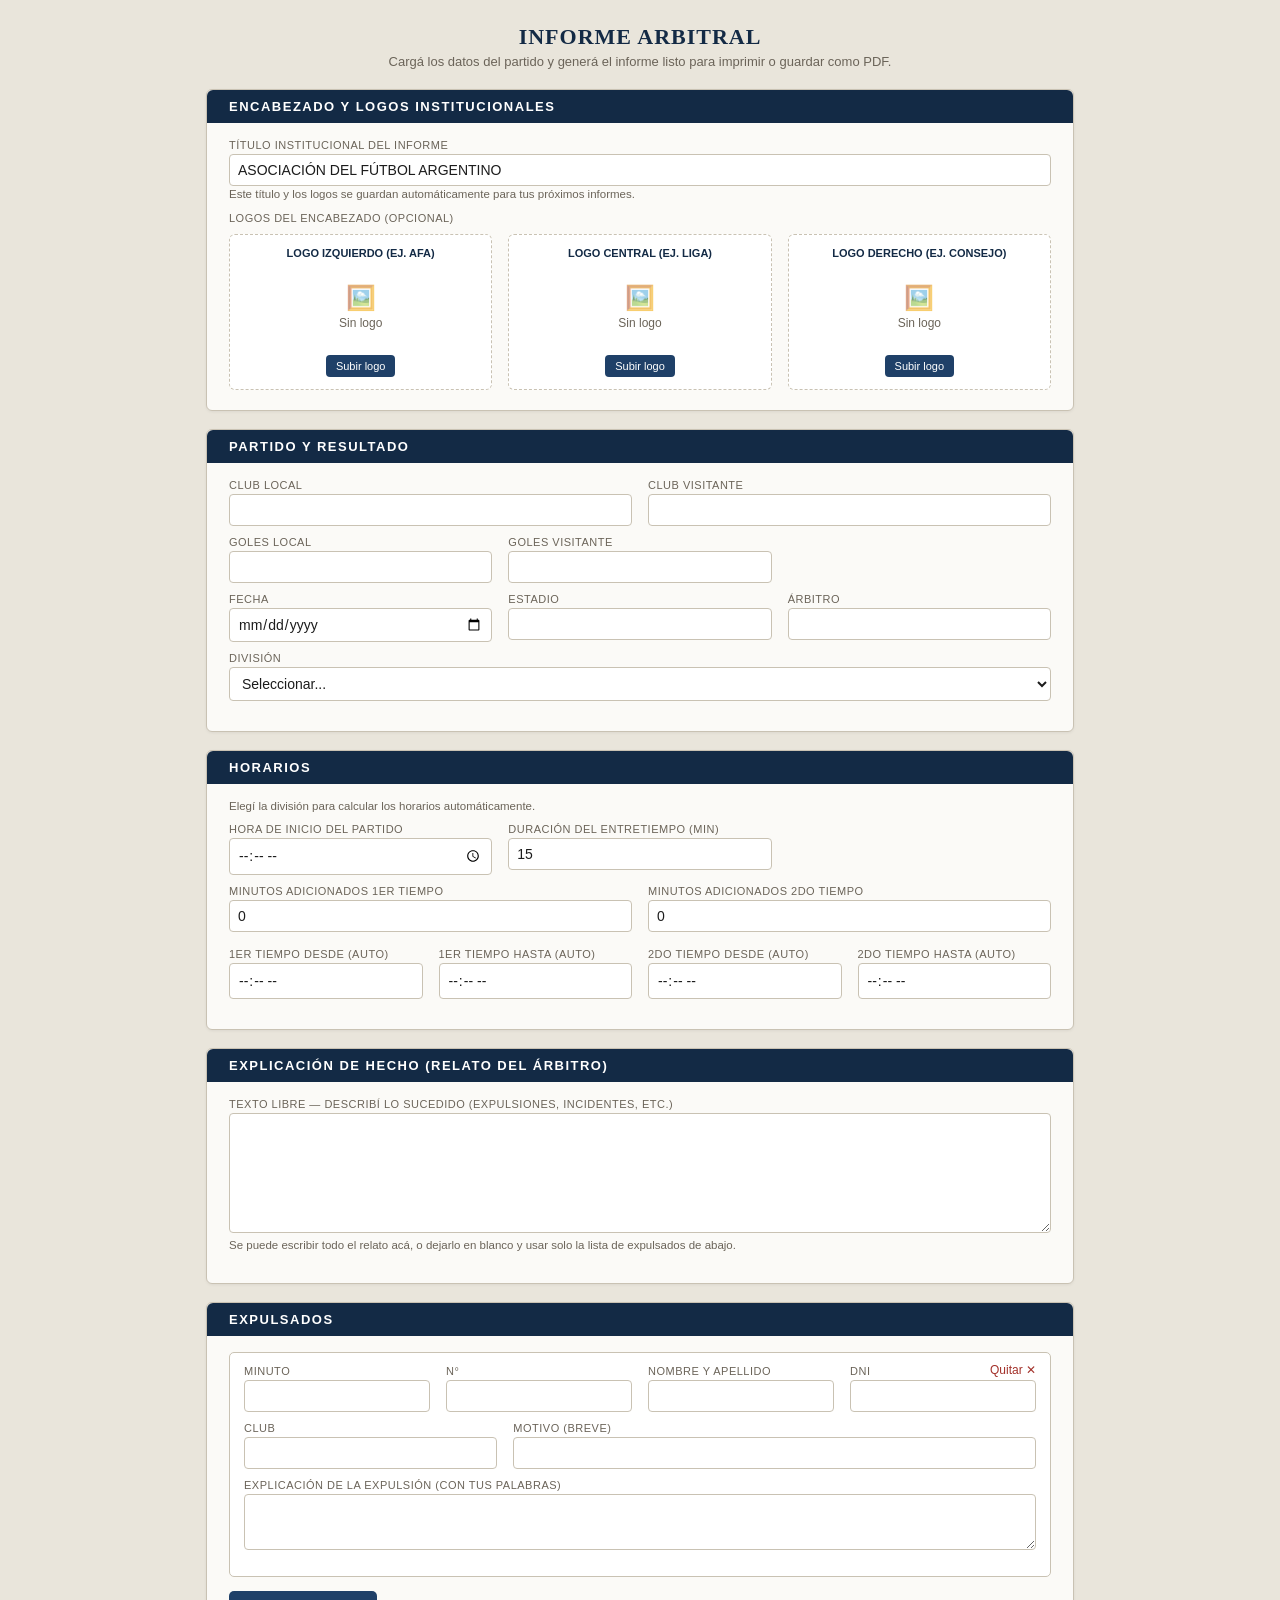
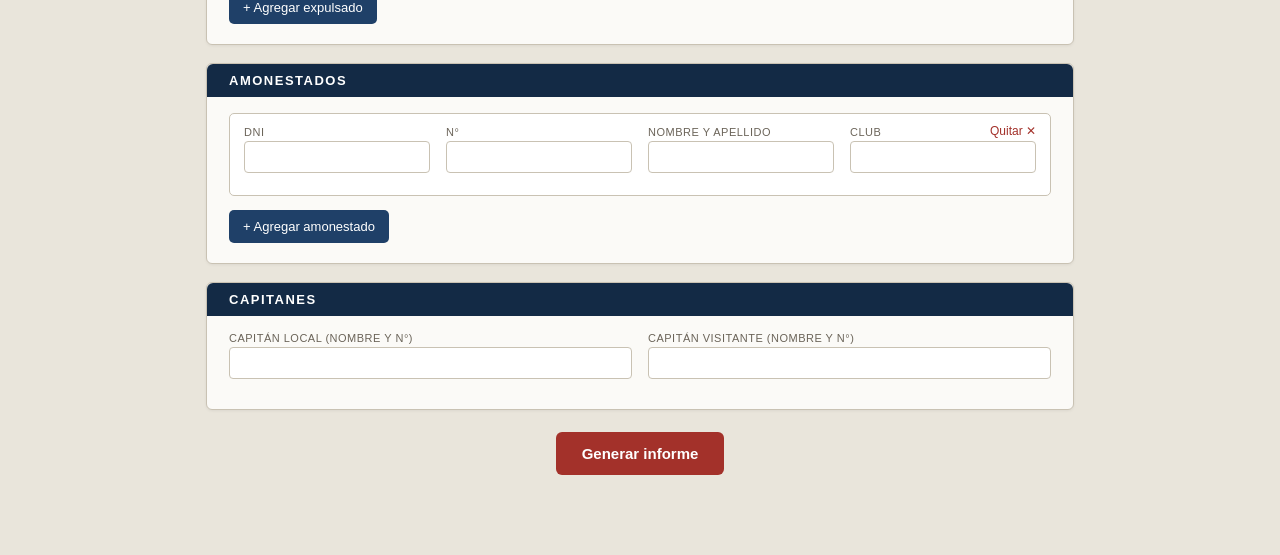
==== index.html @ c719df31 "Add initial implementation of the report generation application with header customization and incide" ====
<!DOCTYPE html>
<html lang="es">
<head>
  <meta charset="UTF-8">
  <meta name="viewport" content="width=device-width, initial-scale=1.0">
  <title>Informe Arbitral Reglamentario</title>
  <link rel="stylesheet" href="styles.css">
</head>
<body>
  <div class="app">

    <header class="top">
      <h1>Informe Arbitral</h1>
      <p>Cargá los datos del partido y generá el informe listo para imprimir o guardar como PDF.</p>
    </header>

    <div id="formView">

      <!-- Personalización del Encabezado y Logos -->
      <div class="card">
        <h2>Encabezado y Logos Institucionales</h2>
        <div class="field">
          <label for="headerTitle">Título institucional del informe</label>
          <input
            id="headerTitle"
            type="text"
            value="ASOCIACIÓN DEL FÚTBOL ARGENTINO"
          />
          <p class="hint">Este título y los logos se guardan automáticamente para tus próximos informes.</p>
        </div>

        <label>Logos del encabezado (opcional)</label>
        <div class="logo-uploaders-grid">
          <!-- Logo Izquierdo -->
          <div class="logo-slot" id="logoLeftSlot">
            <div class="logo-slot-title">Logo Izquierdo (Ej. AFA)</div>
            <div class="logo-preview-container" id="logoLeftPreview">
              <div class="logo-empty-placeholder">
                <span class="icon">🖼️</span>
                <span>Sin logo</span>
              </div>
            </div>
            <div class="file-input-wrapper" id="logoLeftUploadWrapper">
              <span class="btn-upload-logo">Subir logo</span>
              <input
                type="file"
                id="logoLeftInput"
                accept="image/*"
                onchange="handleLogoUpload('logoLeft', this)"
              />
            </div>
            <button
              type="button"
              class="btn-remove-logo"
              id="logoLeftRemoveBtn"
              style="display: none;"
              onclick="removeLogo('logoLeft')"
            >
              Quitar
            </button>
          </div>

          <!-- Logo Central -->
          <div class="logo-slot" id="logoCenterSlot">
            <div class="logo-slot-title">Logo Central (Ej. Liga)</div>
            <div class="logo-preview-container" id="logoCenterPreview">
              <div class="logo-empty-placeholder">
                <span class="icon">🖼️</span>
                <span>Sin logo</span>
              </div>
            </div>
            <div class="file-input-wrapper" id="logoCenterUploadWrapper">
              <span class="btn-upload-logo">Subir logo</span>
              <input
                type="file"
                id="logoCenterInput"
                accept="image/*"
                onchange="handleLogoUpload('logoCenter', this)"
              />
            </div>
            <button
              type="button"
              class="btn-remove-logo"
              id="logoCenterRemoveBtn"
              style="display: none;"
              onclick="removeLogo('logoCenter')"
            >
              Quitar
            </button>
          </div>

          <!-- Logo Derecho -->
          <div class="logo-slot" id="logoRightSlot">
            <div class="logo-slot-title">Logo Derecho (Ej. Consejo)</div>
            <div class="logo-preview-container" id="logoRightPreview">
              <div class="logo-empty-placeholder">
                <span class="icon">🖼️</span>
                <span>Sin logo</span>
              </div>
            </div>
            <div class="file-input-wrapper" id="logoRightUploadWrapper">
              <span class="btn-upload-logo">Subir logo</span>
              <input
                type="file"
                id="logoRightInput"
                accept="image/*"
                onchange="handleLogoUpload('logoRight', this)"
              />
            </div>
            <button
              type="button"
              class="btn-remove-logo"
              id="logoRightRemoveBtn"
              style="display: none;"
              onclick="removeLogo('logoRight')"
            >
              Quitar
            </button>
          </div>
        </div>
      </div>

      <!-- Partido y Resultado -->
      <div class="card">
        <h2>Partido y resultado</h2>
        <div class="grid">
          <div class="field">
            <label for="clubLocal">Club local</label>
            <input id="clubLocal" />
          </div>
          <div class="field">
            <label for="clubVisitante">Club visitante</label>
            <input id="clubVisitante" />
          </div>
        </div>
        <div class="grid cols3">
          <div class="field">
            <label for="golesLocal">Goles local</label>
            <input id="golesLocal" type="number" min="0" />
          </div>
          <div class="field">
            <label for="golesVisitante">Goles visitante</label>
            <input id="golesVisitante" type="number" min="0" />
          </div>
          <div></div>
        </div>
        <div class="grid cols3">
          <div class="field">
            <label for="fecha">Fecha</label>
            <input id="fecha" type="date" />
          </div>
          <div class="field">
            <label for="estadio">Estadio</label>
            <input id="estadio" />
          </div>
          <div class="field">
            <label for="arbitro">Árbitro</label>
            <input id="arbitro" />
          </div>
        </div>
        <div class="field">
          <label for="division">División</label>
          <select id="division" onchange="recalcularHorarios()">
            <option value="">Seleccionar...</option>
            <option value="Primera Division" data-min="45">Primera División (45 + 45 min)</option>
            <option value="Sub-21" data-min="40">Sub-21 (40 + 40 min)</option>
          </select>
        </div>
      </div>

      <!-- Horarios -->
      <div class="card">
        <h2>Horarios</h2>
        <p class="hint" id="duracionHint">Elegí la división para calcular los horarios automáticamente.</p>
        <div class="grid cols3">
          <div class="field">
            <label for="horaInicio">Hora de inicio del partido</label>
            <input id="horaInicio" type="time" onchange="recalcularHorarios()" />
          </div>
          <div class="field">
            <label for="descanso">Duración del entretiempo (min)</label>
            <input id="descanso" type="number" min="0" value="15" onchange="recalcularHorarios()" />
          </div>
          <div></div>
        </div>
        <div class="grid">
          <div class="field">
            <label for="adic1">Minutos adicionados 1er tiempo</label>
            <input id="adic1" type="number" min="0" value="0" onchange="recalcularHorarios()" />
          </div>
          <div class="field">
            <label for="adic2">Minutos adicionados 2do tiempo</label>
            <input id="adic2" type="number" min="0" value="0" onchange="recalcularHorarios()" />
          </div>
        </div>
        <div class="grid cols4" style="margin-top: 6px">
          <div class="field">
            <label>1er tiempo desde (auto)</label>
            <input id="t1desde" type="time" readonly />
          </div>
          <div class="field">
            <label>1er tiempo hasta (auto)</label>
            <input id="t1hasta" type="time" readonly />
          </div>
          <div class="field">
            <label>2do tiempo desde (auto)</label>
            <input id="t2desde" type="time" readonly />
          </div>
          <div class="field">
            <label>2do tiempo hasta (auto)</label>
            <input id="t2hasta" type="time" readonly />
          </div>
        </div>
      </div>

      <!-- Explicación de Hecho -->
      <div class="card">
        <h2>Explicación de hecho (relato del árbitro)</h2>
        <div class="field">
          <label for="relato">Texto libre — describí lo sucedido (expulsiones, incidentes, etc.)</label>
          <textarea
            id="relato"
            style="min-height: 120px"
          ></textarea>
          <p class="hint">Se puede escribir todo el relato acá, o dejarlo en blanco y usar solo la lista de expulsados de abajo.</p>
        </div>
      </div>

      <!-- Expulsados -->
      <div class="card">
        <h2>Expulsados</h2>
        <div id="expulsadosList"></div>
        <button type="button" class="add-btn" onclick="addExpulsado()">+ Agregar expulsado</button>
      </div>

      <!-- Amonestados -->
      <div class="card">
        <h2>Amonestados</h2>
        <div id="amonestadosList"></div>
        <button type="button" class="add-btn" onclick="addAmonestado()">+ Agregar amonestado</button>
      </div>

      <!-- Capitanes -->
      <div class="card">
        <h2>Capitanes</h2>
        <div class="grid">
          <div class="field">
            <label for="capLocal">Capitán local (nombre y N°)</label>
            <input id="capLocal" />
          </div>
          <div class="field">
            <label for="capVisitante">Capitán visitante (nombre y N°)</label>
            <input id="capVisitante" />
          </div>
        </div>
      </div>

      <div class="actions">
        <button type="button" class="btn-primary" onclick="generarInforme()">Generar informe</button>
      </div>
    </div>

    <!-- Vista de Reporte Final -->
    <div id="reportView">
      <div class="print-toolbar">
        <button type="button" class="btn-secondary" onclick="volverAFormulario()">← Editar datos</button>
        <button type="button" class="btn-primary" onclick="window.print()">Imprimir / Guardar PDF</button>
      </div>
      <div class="report-page" id="reportContent"></div>
    </div>

  </div>

  <script src="app.js"></script>
</body>
</html>
---- styles.css ----
:root {
  --navy: #132a45;
  --navy-light: #1f4068;
  --paper: #fbfaf7;
  --line: #c9c2b3;
  --accent: #a3312a;
  --ink: #1c1c1c;
  --muted: #6b6459;
}

* {
  box-sizing: border-box;
}

body {
  margin: 0;
  font-family: 'Georgia', 'Times New Roman', serif;
  background: #e9e5db;
  color: var(--ink);
}

.app {
  max-width: 900px;
  margin: 0 auto;
  padding: 24px 16px 80px;
}

header.top {
  text-align: center;
  margin-bottom: 20px;
}

header.top h1 {
  font-size: 22px;
  letter-spacing: 1px;
  color: var(--navy);
  margin: 0 0 4px;
  text-transform: uppercase;
}

header.top p {
  margin: 0;
  color: var(--muted);
  font-size: 13px;
  font-family: Arial, sans-serif;
}

.card {
  background: var(--paper);
  border: 1px solid var(--line);
  border-radius: 6px;
  padding: 20px 22px;
  margin-bottom: 18px;
  box-shadow: 0 1px 3px rgba(0, 0, 0, 0.06);
}

.card h2 {
  font-family: Arial, sans-serif;
  font-size: 13px;
  letter-spacing: 1.5px;
  text-transform: uppercase;
  color: #fff;
  background: var(--navy);
  margin: -20px -22px 16px;
  padding: 9px 22px;
  border-radius: 6px 6px 0 0;
}

.grid {
  display: grid;
  grid-template-columns: 1fr 1fr;
  gap: 12px 16px;
}

.grid.cols3 {
  grid-template-columns: 1fr 1fr 1fr;
}

.grid.cols4 {
  grid-template-columns: 1fr 1fr 1fr 1fr;
}

@media (max-width: 640px) {
  .grid,
  .grid.cols3,
  .grid.cols4 {
    grid-template-columns: 1fr;
  }
}

label {
  font-family: Arial, sans-serif;
  font-size: 11px;
  color: var(--muted);
  text-transform: uppercase;
  letter-spacing: 0.5px;
  display: block;
  margin-bottom: 3px;
}

input,
select,
textarea {
  width: 100%;
  font-family: Arial, sans-serif;
  font-size: 14px;
  padding: 7px 8px;
  border: 1px solid var(--line);
  border-radius: 4px;
  background: #fff;
  color: var(--ink);
}

textarea {
  resize: vertical;
  min-height: 56px;
}

.field {
  margin-bottom: 10px;
}

.row-item {
  border: 1px solid var(--line);
  border-radius: 5px;
  padding: 12px 14px;
  margin-bottom: 10px;
  background: #fff;
  position: relative;
}

.row-item .del {
  position: absolute;
  top: 8px;
  right: 8px;
  background: none;
  border: none;
  color: var(--accent);
  font-family: Arial, sans-serif;
  font-size: 12px;
  cursor: pointer;
  width: auto;
  padding: 2px 6px;
}

.add-btn {
  font-family: Arial, sans-serif;
  background: var(--navy-light);
  color: #fff;
  border: none;
  padding: 9px 14px;
  border-radius: 5px;
  font-size: 13px;
  cursor: pointer;
  margin-top: 4px;
}

.add-btn:hover {
  background: var(--navy);
}

.actions {
  display: flex;
  gap: 10px;
  justify-content: center;
  margin-top: 22px;
  flex-wrap: wrap;
}

.btn-primary {
  font-family: Arial, sans-serif;
  background: var(--accent);
  color: #fff;
  border: none;
  padding: 13px 26px;
  border-radius: 6px;
  font-size: 15px;
  font-weight: bold;
  cursor: pointer;
  transition: opacity 0.2s;
}

.btn-primary:hover {
  opacity: 0.9;
}

.btn-secondary {
  font-family: Arial, sans-serif;
  background: #fff;
  color: var(--navy);
  border: 1px solid var(--navy);
  padding: 13px 26px;
  border-radius: 6px;
  font-size: 15px;
  cursor: pointer;
  transition: background 0.2s;
}

.btn-secondary:hover {
  background: #f0f0f0;
}

.hint {
  font-family: Arial, sans-serif;
  font-size: 11.5px;
  color: var(--muted);
  margin-top: 2px;
}

/* ---- LOGO UPLOADERS ---- */
.logo-uploaders-grid {
  display: grid;
  grid-template-columns: 1fr 1fr 1fr;
  gap: 16px;
  margin-top: 10px;
}

@media (max-width: 640px) {
  .logo-uploaders-grid {
    grid-template-columns: 1fr;
  }
}

.logo-slot {
  background: #fff;
  border: 1px dashed var(--line);
  border-radius: 6px;
  padding: 12px;
  text-align: center;
  position: relative;
  display: flex;
  flex-direction: column;
  align-items: center;
  justify-content: center;
  min-height: 140px;
  transition: border-color 0.2s, background-color 0.2s;
}

.logo-slot:hover {
  border-color: var(--navy-light);
  background: #faf9f6;
}

.logo-slot-title {
  font-family: Arial, sans-serif;
  font-size: 11px;
  font-weight: bold;
  color: var(--navy);
  text-transform: uppercase;
  margin-bottom: 8px;
}

.logo-preview-container {
  width: 100%;
  height: 80px;
  display: flex;
  align-items: center;
  justify-content: center;
  margin-bottom: 8px;
}

.logo-preview-img {
  max-width: 100%;
  max-height: 80px;
  object-fit: contain;
  border-radius: 3px;
}

.logo-empty-placeholder {
  font-family: Arial, sans-serif;
  font-size: 12px;
  color: var(--muted);
  display: flex;
  flex-direction: column;
  align-items: center;
  gap: 4px;
}

.logo-empty-placeholder span.icon {
  font-size: 24px;
  opacity: 0.6;
}

.file-input-wrapper {
  position: relative;
  overflow: hidden;
  display: inline-block;
  cursor: pointer;
}

.file-input-wrapper input[type="file"] {
  position: absolute;
  left: 0;
  top: 0;
  opacity: 0;
  width: 100%;
  height: 100%;
  cursor: pointer;
}

.btn-upload-logo {
  font-family: Arial, sans-serif;
  font-size: 11px;
  padding: 5px 10px;
  background: var(--navy-light);
  color: #fff;
  border-radius: 4px;
  cursor: pointer;
  display: inline-block;
  pointer-events: none;
}

.btn-remove-logo {
  font-family: Arial, sans-serif;
  font-size: 11px;
  background: #fff;
  color: var(--accent);
  border: 1px solid var(--accent);
  padding: 3px 8px;
  border-radius: 4px;
  cursor: pointer;
  margin-top: 4px;
}

.btn-remove-logo:hover {
  background: var(--accent);
  color: #fff;
}

/* ---- REPORT VIEW ---- */
#reportView {
  display: none;
}

.report-page {
  background: #fff;
  border: 1px solid var(--line);
  padding: 40px 46px;
  font-family: Arial, sans-serif;
  color: #111;
  line-height: 1.5;
  -webkit-print-color-adjust: exact;
  print-color-adjust: exact;
}

.report-header {
  margin-bottom: 20px;
  text-align: center;
}

.report-header-logos {
  display: flex;
  justify-content: space-between;
  align-items: center;
  margin-bottom: 14px;
  padding: 0 10px;
  min-height: 75px;
}

.report-header-logos.single {
  justify-content: center;
}

.report-header-logos.double {
  justify-content: space-around;
}

.report-header-logos img {
  height: 75px;
  max-height: 75px;
  width: auto;
  object-fit: contain;
}

.report-header-title {
  font-size: 16px;
  font-weight: bold;
  letter-spacing: 0.5px;
  text-transform: uppercase;
  color: #000;
  margin: 0;
}

.report-page h1 {
  text-align: center;
  font-size: 16px;
  letter-spacing: 0.5px;
  margin: 16px 0 18px;
  text-transform: uppercase;
}

.box {
  border: 1px solid #000;
  padding: 10px 14px;
  margin-bottom: 16px;
  font-size: 13px;
}

.box .title {
  text-align: center;
  font-weight: bold;
  border-bottom: 1px solid #000;
  padding-bottom: 6px;
  margin-bottom: 8px;
}

.box p {
  margin: 5px 0;
}

.report-page h3 {
  text-align: center;
  font-size: 13px;
  margin: 22px 0 10px;
}

.report-page p.body-text {
  font-size: 13px;
  text-transform: uppercase;
  text-decoration: underline;
  margin: 0 0 14px;
}

table.rep-table {
  width: 100%;
  border-collapse: collapse;
  margin-bottom: 18px;
  font-size: 13px;
}

table.rep-table th,
table.rep-table td {
  border: 1px solid #000;
  padding: 6px 10px;
  text-align: center;
}

table.rep-table th {
  background: #f0f0f0;
}

.cap-line {
  font-size: 13px;
  margin: 8px 0;
}

.sign-row {
  display: flex;
  justify-content: space-between;
  margin-top: 50px;
  font-size: 13px;
}

.print-toolbar {
  display: flex;
  gap: 10px;
  justify-content: center;
  margin-bottom: 18px;
}

@media print {
  body {
    background: #fff;
  }
  .app {
    max-width: 100%;
    padding: 0;
  }
  .print-toolbar,
  header.top {
    display: none !important;
  }
  #formView {
    display: none !important;
  }
  .report-page {
    border: none;
    padding: 0;
  }
}
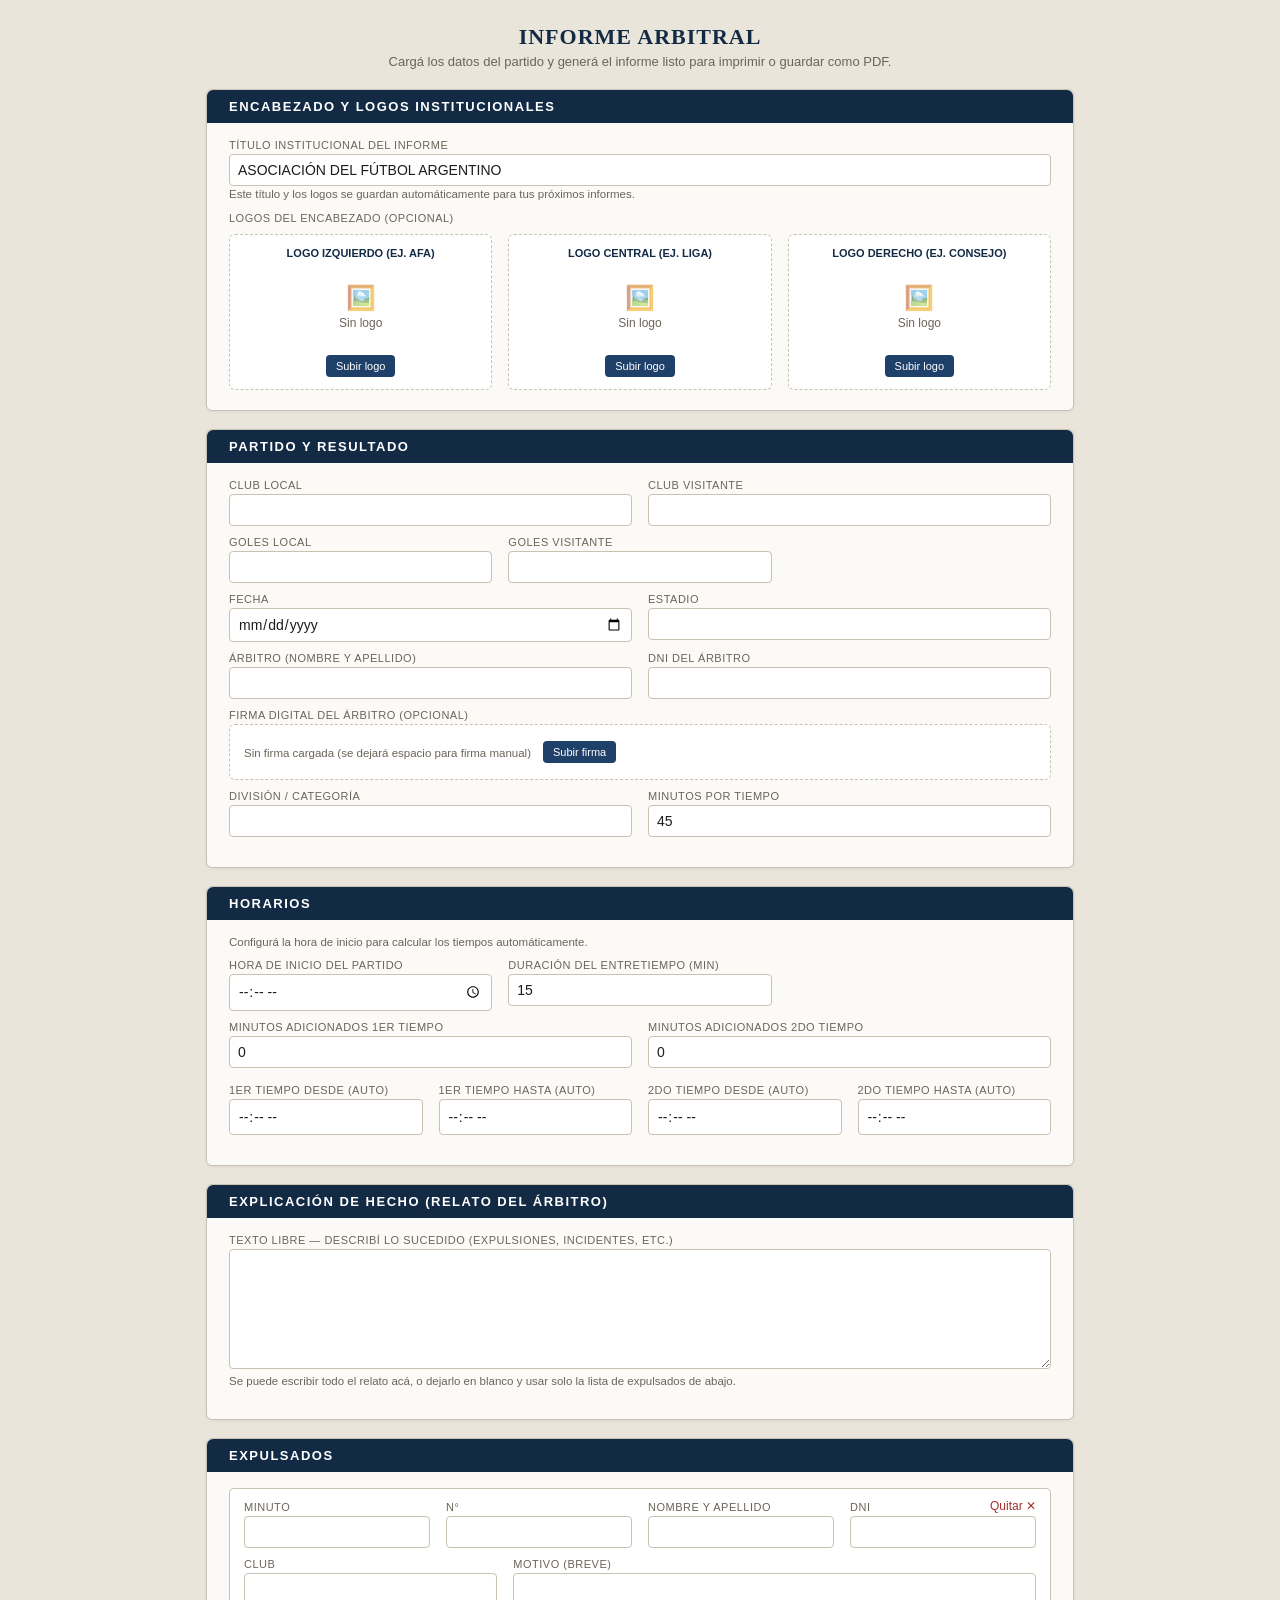
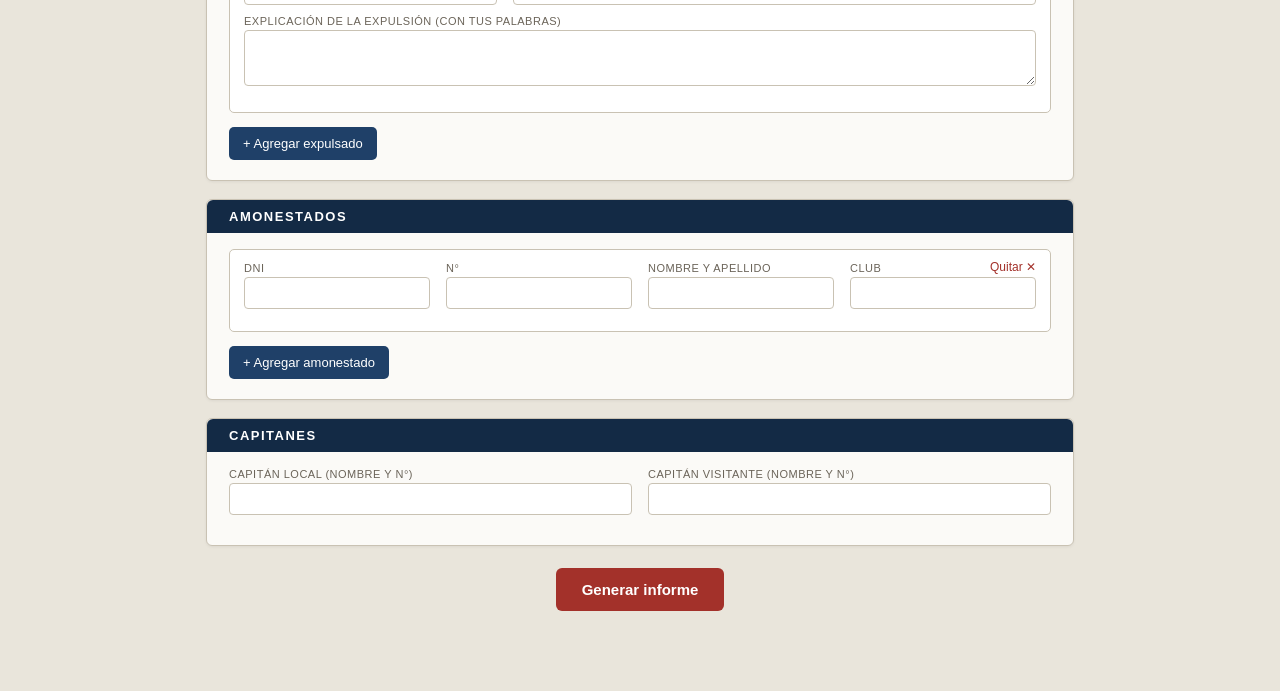
==== commit f7b26a66: "Add referee data management and signature upload functionality" ====
--- a/index.html
+++ b/index.html
@@ -4,6 +4,7 @@
   <meta charset="UTF-8">
   <meta name="viewport" content="width=device-width, initial-scale=1.0">
   <title>Informe Arbitral Reglamentario</title>
+  <link rel="icon" type="image/svg+xml" href="favicon.svg">
   <link rel="stylesheet" href="styles.css">
 </head>
 <body>
@@ -144,7 +145,7 @@
           </div>
           <div></div>
         </div>
-        <div class="grid cols3">
+        <div class="grid">
           <div class="field">
             <label for="fecha">Fecha</label>
             <input id="fecha" type="date" />
@@ -153,25 +154,80 @@
             <label for="estadio">Estadio</label>
             <input id="estadio" />
           </div>
-          <div class="field">
-            <label for="arbitro">Árbitro</label>
-            <input id="arbitro" />
+        </div>
+        <div class="grid">
+          <div class="field">
+            <label for="arbitro">Árbitro (Nombre y Apellido)</label>
+            <input id="arbitro" oninput="saveRefereeData()" />
+          </div>
+          <div class="field">
+            <label for="arbitroDni">DNI del árbitro</label>
+            <input id="arbitroDni" oninput="saveRefereeData()" />
           </div>
         </div>
         <div class="field">
-          <label for="division">División</label>
-          <select id="division" onchange="recalcularHorarios()">
-            <option value="">Seleccionar...</option>
-            <option value="Primera Division" data-min="45">Primera División (45 + 45 min)</option>
-            <option value="Sub-21" data-min="40">Sub-21 (40 + 40 min)</option>
-          </select>
+          <label>Firma digital del árbitro (opcional)</label>
+          <div class="signature-upload-wrapper">
+            <div class="signature-preview" id="signaturePreview">
+              <span class="hint">Sin firma cargada (se dejará espacio para firma manual)</span>
+            </div>
+            <div class="file-input-wrapper" id="signatureUploadBtnWrapper">
+              <span class="btn-upload-logo">Subir firma</span>
+              <input
+                type="file"
+                id="signatureInput"
+                accept="image/*"
+                onchange="handleSignatureUpload(this)"
+              />
+            </div>
+            <button
+              type="button"
+              class="btn-remove-logo"
+              id="signatureRemoveBtn"
+              style="display: none;"
+              onclick="removeSignature()"
+            >
+              Quitar firma
+            </button>
+          </div>
+        </div>
+        <div class="grid">
+          <div class="field">
+            <label for="division">División / Categoría</label>
+            <input
+              id="division"
+              list="divisionesSugeridas"
+              oninput="onDivisionChange()"
+            />
+            <datalist id="divisionesSugeridas">
+              <option value="Primera División">
+              <option value="Reserva">
+              <option value="Sub-21">
+              <option value="Sub-17">
+              <option value="Sub-15">
+              <option value="Femenino">
+              <option value="Senior / Veteranos">
+            </datalist>
+          </div>
+          <div class="field">
+            <label for="duracionTiempo">Minutos por tiempo</label>
+            <input
+              id="duracionTiempo"
+              type="number"
+              min="1"
+              max="90"
+              value="45"
+              oninput="recalcularHorarios()"
+              onchange="recalcularHorarios()"
+            />
+          </div>
         </div>
       </div>
 
       <!-- Horarios -->
       <div class="card">
         <h2>Horarios</h2>
-        <p class="hint" id="duracionHint">Elegí la división para calcular los horarios automáticamente.</p>
+        <p class="hint" id="duracionHint">Configurá la hora de inicio para calcular los tiempos automáticamente.</p>
         <div class="grid cols3">
           <div class="field">
             <label for="horaInicio">Hora de inicio del partido</label>
@@ -264,7 +320,7 @@
     <div id="reportView">
       <div class="print-toolbar">
         <button type="button" class="btn-secondary" onclick="volverAFormulario()">← Editar datos</button>
-        <button type="button" class="btn-primary" onclick="window.print()">Imprimir / Guardar PDF</button>
+        <button type="button" class="btn-primary" onclick="imprimirInforme()">Imprimir / Guardar PDF</button>
       </div>
       <div class="report-page" id="reportContent"></div>
     </div>
--- a/styles.css
+++ b/styles.css
@@ -444,10 +444,59 @@
   margin: 8px 0;
 }
 
+/* ---- SIGNATURE UPLOAD & DISPLAY ---- */
+.signature-upload-wrapper {
+  display: flex;
+  align-items: center;
+  gap: 12px;
+  background: #fff;
+  border: 1px dashed var(--line);
+  border-radius: 6px;
+  padding: 10px 14px;
+  flex-wrap: wrap;
+  min-height: 56px;
+}
+
+.signature-preview {
+  display: flex;
+  align-items: center;
+}
+
+.signature-preview-img {
+  max-height: 48px;
+  max-width: 140px;
+  object-fit: contain;
+  border-radius: 3px;
+}
+
 .sign-row {
   display: flex;
   justify-content: space-between;
-  margin-top: 50px;
+  align-items: flex-end;
+  margin-top: 40px;
+  font-size: 13px;
+}
+
+.sign-col {
+  text-align: center;
+  min-width: 220px;
+}
+
+.sign-img {
+  max-height: 60px;
+  max-width: 180px;
+  object-fit: contain;
+  display: block;
+  margin: 0 auto 4px;
+}
+
+.sign-placeholder-space {
+  height: 40px;
+}
+
+.sign-line {
+  border-top: 1px solid #000;
+  padding-top: 5px;
   font-size: 13px;
 }
 
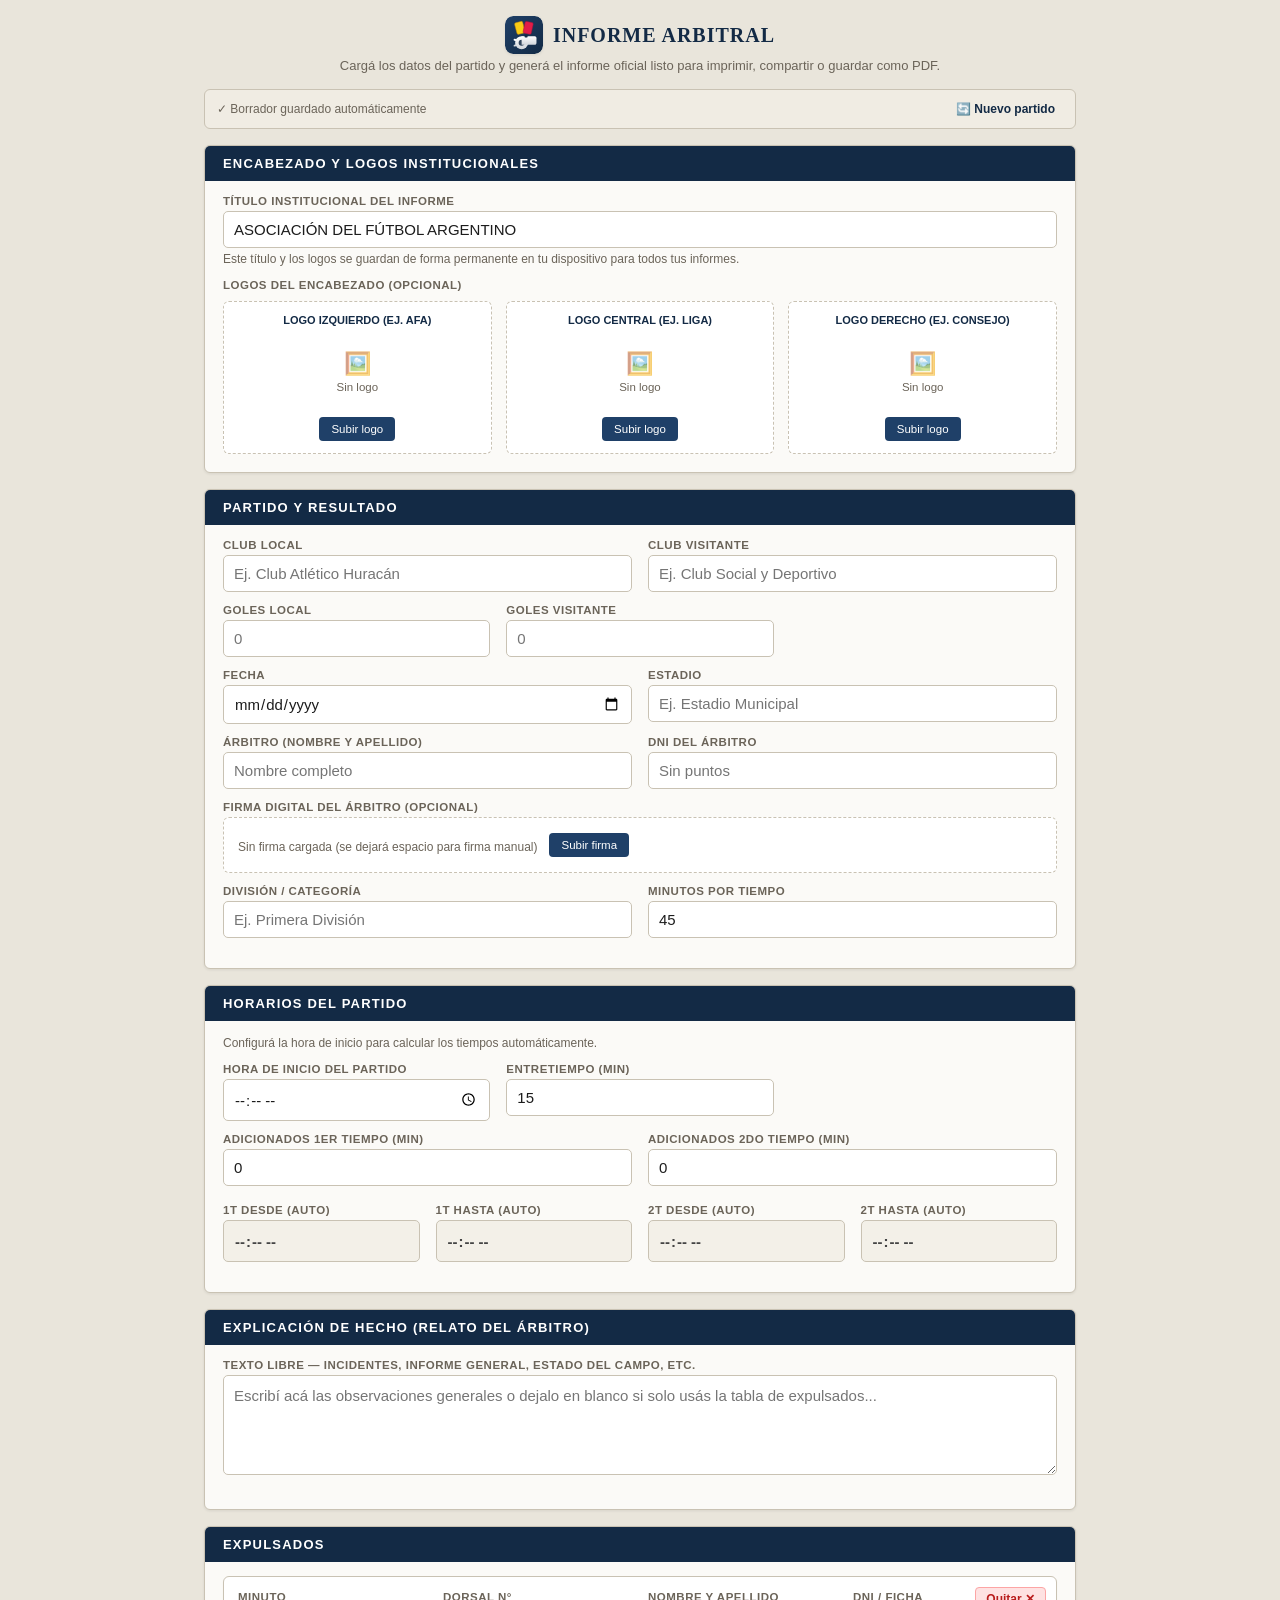
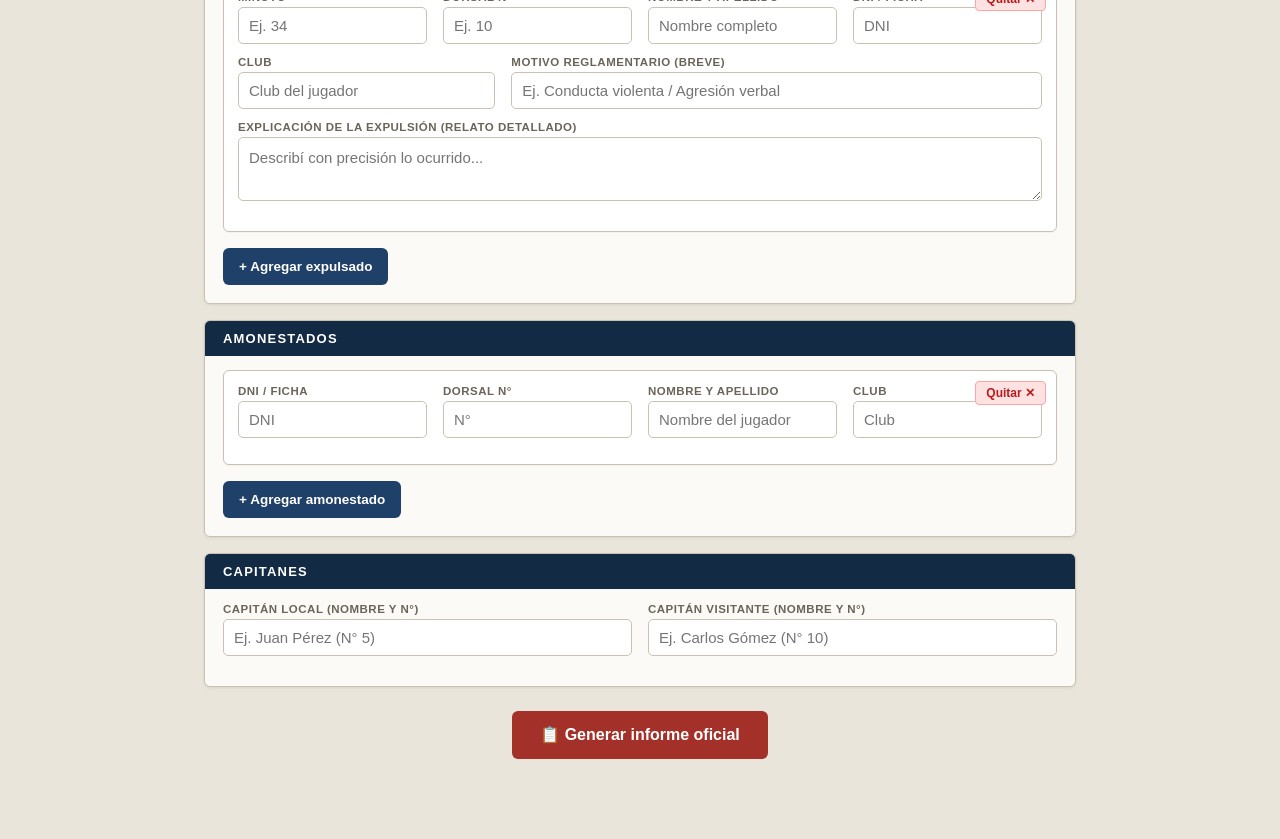
==== commit 2d045f50: "Add PWA support with service worker, manifest, and icons - Created a web app manifest (manifest.webm" ====
--- a/index.html
+++ b/index.html
@@ -1,332 +1,523 @@
-<!DOCTYPE html>
+<!doctype html>
 <html lang="es">
-<head>
-  <meta charset="UTF-8">
-  <meta name="viewport" content="width=device-width, initial-scale=1.0">
-  <title>Informe Arbitral Reglamentario</title>
-  <link rel="icon" type="image/svg+xml" href="favicon.svg">
-  <link rel="stylesheet" href="styles.css">
-</head>
-<body>
-  <div class="app">
-
-    <header class="top">
-      <h1>Informe Arbitral</h1>
-      <p>Cargá los datos del partido y generá el informe listo para imprimir o guardar como PDF.</p>
-    </header>
-
-    <div id="formView">
-
-      <!-- Personalización del Encabezado y Logos -->
-      <div class="card">
-        <h2>Encabezado y Logos Institucionales</h2>
-        <div class="field">
-          <label for="headerTitle">Título institucional del informe</label>
-          <input
-            id="headerTitle"
-            type="text"
-            value="ASOCIACIÓN DEL FÚTBOL ARGENTINO"
-          />
-          <p class="hint">Este título y los logos se guardan automáticamente para tus próximos informes.</p>
-        </div>
-
-        <label>Logos del encabezado (opcional)</label>
-        <div class="logo-uploaders-grid">
-          <!-- Logo Izquierdo -->
-          <div class="logo-slot" id="logoLeftSlot">
-            <div class="logo-slot-title">Logo Izquierdo (Ej. AFA)</div>
-            <div class="logo-preview-container" id="logoLeftPreview">
-              <div class="logo-empty-placeholder">
-                <span class="icon">🖼️</span>
-                <span>Sin logo</span>
-              </div>
-            </div>
-            <div class="file-input-wrapper" id="logoLeftUploadWrapper">
-              <span class="btn-upload-logo">Subir logo</span>
-              <input
-                type="file"
-                id="logoLeftInput"
-                accept="image/*"
-                onchange="handleLogoUpload('logoLeft', this)"
-              />
-            </div>
-            <button
-              type="button"
-              class="btn-remove-logo"
-              id="logoLeftRemoveBtn"
-              style="display: none;"
-              onclick="removeLogo('logoLeft')"
+  <head>
+    <meta charset="UTF-8" />
+    <meta
+      name="viewport"
+      content="width=device-width, initial-scale=1.0, maximum-scale=1.0, user-scalable=no, viewport-fit=cover"
+    />
+    <title>Informe Arbitral - Fútbol Oficial</title>
+
+    <!-- PWA & Mobile Meta Tags -->
+    <meta name="theme-color" content="#132a45" />
+    <meta name="mobile-web-app-capable" content="yes" />
+    <meta name="apple-mobile-web-app-capable" content="yes" />
+    <meta
+      name="apple-mobile-web-app-status-bar-style"
+      content="black-translucent"
+    />
+    <meta name="apple-mobile-web-app-title" content="Informe Árbitro" />
+    <meta
+      name="description"
+      content="Generador de informes arbitrales de fútbol reglamentarios, cálculo de tiempos y actas oficiales 100% offline."
+    />
+
+    <link rel="icon" type="image/svg+xml" href="favicon.svg" />
+    <link rel="apple-touch-icon" href="icons/apple-touch-icon.png" />
+    <link rel="manifest" href="manifest.webmanifest" />
+    <link rel="stylesheet" href="styles.css" />
+  </head>
+  <body>
+    <div class="app">
+      <!-- Header Superior -->
+      <header class="top">
+        <div class="header-brand">
+          <img src="favicon.svg" alt="Logo" class="app-logo-badge" />
+          <h1>Informe Arbitral</h1>
+        </div>
+        <p>
+          Cargá los datos del partido y generá el informe oficial listo para
+          imprimir, compartir o guardar como PDF.
+        </p>
+      </header>
+
+      <!-- Banner de Instalación PWA (Móviles / Tablets / PC) -->
+      <div class="install-banner" id="installBanner">
+        <div class="install-banner-text">
+          <span class="icon">📱</span>
+          <div>
+            <div class="install-banner-title">Instalar App en el Celular</div>
+            <span style="font-size: 12px; opacity: 0.9"
+              >Usala en la cancha sin conexión ni datos móviles.</span
             >
-              Quitar
-            </button>
-          </div>
-
-          <!-- Logo Central -->
-          <div class="logo-slot" id="logoCenterSlot">
-            <div class="logo-slot-title">Logo Central (Ej. Liga)</div>
-            <div class="logo-preview-container" id="logoCenterPreview">
-              <div class="logo-empty-placeholder">
-                <span class="icon">🖼️</span>
-                <span>Sin logo</span>
-              </div>
-            </div>
-            <div class="file-input-wrapper" id="logoCenterUploadWrapper">
-              <span class="btn-upload-logo">Subir logo</span>
-              <input
-                type="file"
-                id="logoCenterInput"
-                accept="image/*"
-                onchange="handleLogoUpload('logoCenter', this)"
-              />
-            </div>
-            <button
-              type="button"
-              class="btn-remove-logo"
-              id="logoCenterRemoveBtn"
-              style="display: none;"
-              onclick="removeLogo('logoCenter')"
+          </div>
+        </div>
+        <div class="install-banner-actions">
+          <button
+            type="button"
+            class="btn-install-app"
+            id="btnInstallApp"
+            onclick="triggerInstallPrompt()"
+          >
+            Instalar
+          </button>
+          <button
+            type="button"
+            class="btn-dismiss-install"
+            onclick="dismissInstallBanner()"
+            title="Cerrar"
+          >
+            ✕
+          </button>
+        </div>
+      </div>
+
+      <!-- Barra de Herramientas Rápidas -->
+      <div class="quick-tools-bar" id="quickToolsBar">
+        <div class="auto-save-status" id="saveIndicator">
+          <span>✓ Borrador guardado automáticamente</span>
+        </div>
+        <div>
+          <button
+            type="button"
+            class="btn-link-action"
+            onclick="confirmarNuevoPartido()"
+          >
+            🔄 Nuevo partido
+          </button>
+        </div>
+      </div>
+
+      <!-- Vista de Formulario -->
+      <div id="formView">
+        <!-- Personalización del Encabezado y Logos -->
+        <div class="card">
+          <h2>Encabezado y Logos Institucionales</h2>
+          <div class="field">
+            <label for="headerTitle">Título institucional del informe</label>
+            <input
+              id="headerTitle"
+              type="text"
+              value="ASOCIACIÓN DEL FÚTBOL ARGENTINO"
+            />
+            <p class="hint">
+              Este título y los logos se guardan de forma permanente en tu
+              dispositivo para todos tus informes.
+            </p>
+          </div>
+
+          <label>Logos del encabezado (opcional)</label>
+          <div class="logo-uploaders-grid">
+            <!-- Logo Izquierdo -->
+            <div class="logo-slot" id="logoLeftSlot">
+              <div class="logo-slot-title">Logo Izquierdo (Ej. AFA)</div>
+              <div class="logo-preview-container" id="logoLeftPreview">
+                <div class="logo-empty-placeholder">
+                  <span class="icon">🖼️</span>
+                  <span>Sin logo</span>
+                </div>
+              </div>
+              <div class="file-input-wrapper" id="logoLeftUploadWrapper">
+                <span class="btn-upload-logo">Subir logo</span>
+                <input
+                  type="file"
+                  id="logoLeftInput"
+                  accept="image/*"
+                  onchange="handleLogoUpload('logoLeft', this)"
+                />
+              </div>
+              <button
+                type="button"
+                class="btn-remove-logo"
+                id="logoLeftRemoveBtn"
+                style="display: none"
+                onclick="removeLogo('logoLeft')"
+              >
+                Quitar
+              </button>
+            </div>
+
+            <!-- Logo Central -->
+            <div class="logo-slot" id="logoCenterSlot">
+              <div class="logo-slot-title">Logo Central (Ej. Liga)</div>
+              <div class="logo-preview-container" id="logoCenterPreview">
+                <div class="logo-empty-placeholder">
+                  <span class="icon">🖼️</span>
+                  <span>Sin logo</span>
+                </div>
+              </div>
+              <div class="file-input-wrapper" id="logoCenterUploadWrapper">
+                <span class="btn-upload-logo">Subir logo</span>
+                <input
+                  type="file"
+                  id="logoCenterInput"
+                  accept="image/*"
+                  onchange="handleLogoUpload('logoCenter', this)"
+                />
+              </div>
+              <button
+                type="button"
+                class="btn-remove-logo"
+                id="logoCenterRemoveBtn"
+                style="display: none"
+                onclick="removeLogo('logoCenter')"
+              >
+                Quitar
+              </button>
+            </div>
+
+            <!-- Logo Derecho -->
+            <div class="logo-slot" id="logoRightSlot">
+              <div class="logo-slot-title">Logo Derecho (Ej. Consejo)</div>
+              <div class="logo-preview-container" id="logoRightPreview">
+                <div class="logo-empty-placeholder">
+                  <span class="icon">🖼️</span>
+                  <span>Sin logo</span>
+                </div>
+              </div>
+              <div class="file-input-wrapper" id="logoRightUploadWrapper">
+                <span class="btn-upload-logo">Subir logo</span>
+                <input
+                  type="file"
+                  id="logoRightInput"
+                  accept="image/*"
+                  onchange="handleLogoUpload('logoRight', this)"
+                />
+              </div>
+              <button
+                type="button"
+                class="btn-remove-logo"
+                id="logoRightRemoveBtn"
+                style="display: none"
+                onclick="removeLogo('logoRight')"
+              >
+                Quitar
+              </button>
+            </div>
+          </div>
+        </div>
+
+        <!-- Partido y Resultado -->
+        <div class="card">
+          <h2>Partido y resultado</h2>
+          <div class="grid">
+            <div class="field">
+              <label for="clubLocal">Club local</label>
+              <input id="clubLocal" placeholder="Ej. Club Atlético Huracán" />
+            </div>
+            <div class="field">
+              <label for="clubVisitante">Club visitante</label>
+              <input
+                id="clubVisitante"
+                placeholder="Ej. Club Social y Deportivo"
+              />
+            </div>
+          </div>
+          <div class="grid cols3">
+            <div class="field">
+              <label for="golesLocal">Goles local</label>
+              <input
+                id="golesLocal"
+                type="number"
+                inputmode="numeric"
+                min="0"
+                placeholder="0"
+              />
+            </div>
+            <div class="field">
+              <label for="golesVisitante">Goles visitante</label>
+              <input
+                id="golesVisitante"
+                type="number"
+                inputmode="numeric"
+                min="0"
+                placeholder="0"
+              />
+            </div>
+            <div></div>
+          </div>
+          <div class="grid">
+            <div class="field">
+              <label for="fecha">Fecha</label>
+              <input id="fecha" type="date" />
+            </div>
+            <div class="field">
+              <label for="estadio">Estadio</label>
+              <input id="estadio" placeholder="Ej. Estadio Municipal" />
+            </div>
+          </div>
+          <div class="grid">
+            <div class="field">
+              <label for="arbitro">Árbitro (Nombre y Apellido)</label>
+              <input
+                id="arbitro"
+                oninput="saveRefereeData()"
+                placeholder="Nombre completo"
+              />
+            </div>
+            <div class="field">
+              <label for="arbitroDni">DNI del árbitro</label>
+              <input
+                id="arbitroDni"
+                inputmode="numeric"
+                oninput="saveRefereeData()"
+                placeholder="Sin puntos"
+              />
+            </div>
+          </div>
+          <div class="field">
+            <label>Firma digital del árbitro (opcional)</label>
+            <div class="signature-upload-wrapper">
+              <div class="signature-preview" id="signaturePreview">
+                <span class="hint"
+                  >Sin firma cargada (se dejará espacio para firma manual)</span
+                >
+              </div>
+              <div class="file-input-wrapper" id="signatureUploadBtnWrapper">
+                <span class="btn-upload-logo">Subir firma</span>
+                <input
+                  type="file"
+                  id="signatureInput"
+                  accept="image/*"
+                  onchange="handleSignatureUpload(this)"
+                />
+              </div>
+              <button
+                type="button"
+                class="btn-remove-logo"
+                id="signatureRemoveBtn"
+                style="display: none"
+                onclick="removeSignature()"
+              >
+                Quitar firma
+              </button>
+            </div>
+          </div>
+          <div class="grid">
+            <div class="field">
+              <label for="division">División / Categoría</label>
+              <input
+                id="division"
+                list="divisionesSugeridas"
+                placeholder="Ej. Primera División"
+                oninput="onDivisionChange()"
+              />
+              <datalist id="divisionesSugeridas">
+                <option value="Primera División"></option>
+                <option value="Reserva"></option>
+                <option value="Sub-21"></option>
+                <option value="Sub-17"></option>
+                <option value="Sub-15"></option>
+                <option value="Femenino"></option>
+                <option value="Senior / Veteranos"></option>
+              </datalist>
+            </div>
+            <div class="field">
+              <label for="duracionTiempo">Minutos por tiempo</label>
+              <input
+                id="duracionTiempo"
+                type="number"
+                inputmode="numeric"
+                min="1"
+                max="90"
+                value="45"
+                oninput="recalcularHorarios()"
+                onchange="recalcularHorarios()"
+              />
+            </div>
+          </div>
+        </div>
+
+        <!-- Horarios -->
+        <div class="card">
+          <h2>Horarios del Partido</h2>
+          <p class="hint" id="duracionHint">
+            Configurá la hora de inicio para calcular los tiempos
+            automáticamente.
+          </p>
+          <div class="grid cols3">
+            <div class="field">
+              <label for="horaInicio">Hora de inicio del partido</label>
+              <input
+                id="horaInicio"
+                type="time"
+                onchange="recalcularHorarios()"
+              />
+            </div>
+            <div class="field">
+              <label for="descanso">Entretiempo (min)</label>
+              <input
+                id="descanso"
+                type="number"
+                inputmode="numeric"
+                min="0"
+                value="15"
+                oninput="recalcularHorarios()"
+                onchange="recalcularHorarios()"
+              />
+            </div>
+            <div></div>
+          </div>
+          <div class="grid">
+            <div class="field">
+              <label for="adic1">Adicionados 1er tiempo (min)</label>
+              <input
+                id="adic1"
+                type="number"
+                inputmode="numeric"
+                min="0"
+                value="0"
+                oninput="recalcularHorarios()"
+                onchange="recalcularHorarios()"
+              />
+            </div>
+            <div class="field">
+              <label for="adic2">Adicionados 2do tiempo (min)</label>
+              <input
+                id="adic2"
+                type="number"
+                inputmode="numeric"
+                min="0"
+                value="0"
+                oninput="recalcularHorarios()"
+                onchange="recalcularHorarios()"
+              />
+            </div>
+          </div>
+          <div class="grid cols4" style="margin-top: 6px">
+            <div class="field">
+              <label>1T Desde (auto)</label>
+              <input id="t1desde" type="time" readonly />
+            </div>
+            <div class="field">
+              <label>1T Hasta (auto)</label>
+              <input id="t1hasta" type="time" readonly />
+            </div>
+            <div class="field">
+              <label>2T Desde (auto)</label>
+              <input id="t2desde" type="time" readonly />
+            </div>
+            <div class="field">
+              <label>2T Hasta (auto)</label>
+              <input id="t2hasta" type="time" readonly />
+            </div>
+          </div>
+        </div>
+
+        <!-- Explicación de Hecho -->
+        <div class="card">
+          <h2>Explicación de hecho (relato del árbitro)</h2>
+          <div class="field">
+            <label for="relato"
+              >Texto libre — incidentes, informe general, estado del campo,
+              etc.</label
             >
-              Quitar
-            </button>
-          </div>
-
-          <!-- Logo Derecho -->
-          <div class="logo-slot" id="logoRightSlot">
-            <div class="logo-slot-title">Logo Derecho (Ej. Consejo)</div>
-            <div class="logo-preview-container" id="logoRightPreview">
-              <div class="logo-empty-placeholder">
-                <span class="icon">🖼️</span>
-                <span>Sin logo</span>
-              </div>
-            </div>
-            <div class="file-input-wrapper" id="logoRightUploadWrapper">
-              <span class="btn-upload-logo">Subir logo</span>
-              <input
-                type="file"
-                id="logoRightInput"
-                accept="image/*"
-                onchange="handleLogoUpload('logoRight', this)"
-              />
-            </div>
-            <button
-              type="button"
-              class="btn-remove-logo"
-              id="logoRightRemoveBtn"
-              style="display: none;"
-              onclick="removeLogo('logoRight')"
-            >
-              Quitar
-            </button>
-          </div>
+            <textarea
+              id="relato"
+              placeholder="Escribí acá las observaciones generales o dejalo en blanco si solo usás la tabla de expulsados..."
+              style="min-height: 100px"
+            ></textarea>
+          </div>
+        </div>
+
+        <!-- Expulsados -->
+        <div class="card">
+          <h2>Expulsados</h2>
+          <div id="expulsadosList"></div>
+          <button type="button" class="add-btn" onclick="addExpulsado()">
+            + Agregar expulsado
+          </button>
+        </div>
+
+        <!-- Amonestados -->
+        <div class="card">
+          <h2>Amonestados</h2>
+          <div id="amonestadosList"></div>
+          <button type="button" class="add-btn" onclick="addAmonestado()">
+            + Agregar amonestado
+          </button>
+        </div>
+
+        <!-- Capitanes -->
+        <div class="card">
+          <h2>Capitanes</h2>
+          <div class="grid">
+            <div class="field">
+              <label for="capLocal">Capitán local (nombre y N°)</label>
+              <input id="capLocal" placeholder="Ej. Juan Pérez (N° 5)" />
+            </div>
+            <div class="field">
+              <label for="capVisitante">Capitán visitante (nombre y N°)</label>
+              <input id="capVisitante" placeholder="Ej. Carlos Gómez (N° 10)" />
+            </div>
+          </div>
+        </div>
+
+        <div class="actions">
+          <button type="button" class="btn-primary" onclick="generarInforme()">
+            📋 Generar informe oficial
+          </button>
         </div>
       </div>
 
-      <!-- Partido y Resultado -->
-      <div class="card">
-        <h2>Partido y resultado</h2>
-        <div class="grid">
-          <div class="field">
-            <label for="clubLocal">Club local</label>
-            <input id="clubLocal" />
-          </div>
-          <div class="field">
-            <label for="clubVisitante">Club visitante</label>
-            <input id="clubVisitante" />
-          </div>
-        </div>
-        <div class="grid cols3">
-          <div class="field">
-            <label for="golesLocal">Goles local</label>
-            <input id="golesLocal" type="number" min="0" />
-          </div>
-          <div class="field">
-            <label for="golesVisitante">Goles visitante</label>
-            <input id="golesVisitante" type="number" min="0" />
-          </div>
-          <div></div>
-        </div>
-        <div class="grid">
-          <div class="field">
-            <label for="fecha">Fecha</label>
-            <input id="fecha" type="date" />
-          </div>
-          <div class="field">
-            <label for="estadio">Estadio</label>
-            <input id="estadio" />
-          </div>
-        </div>
-        <div class="grid">
-          <div class="field">
-            <label for="arbitro">Árbitro (Nombre y Apellido)</label>
-            <input id="arbitro" oninput="saveRefereeData()" />
-          </div>
-          <div class="field">
-            <label for="arbitroDni">DNI del árbitro</label>
-            <input id="arbitroDni" oninput="saveRefereeData()" />
-          </div>
-        </div>
-        <div class="field">
-          <label>Firma digital del árbitro (opcional)</label>
-          <div class="signature-upload-wrapper">
-            <div class="signature-preview" id="signaturePreview">
-              <span class="hint">Sin firma cargada (se dejará espacio para firma manual)</span>
-            </div>
-            <div class="file-input-wrapper" id="signatureUploadBtnWrapper">
-              <span class="btn-upload-logo">Subir firma</span>
-              <input
-                type="file"
-                id="signatureInput"
-                accept="image/*"
-                onchange="handleSignatureUpload(this)"
-              />
-            </div>
-            <button
-              type="button"
-              class="btn-remove-logo"
-              id="signatureRemoveBtn"
-              style="display: none;"
-              onclick="removeSignature()"
-            >
-              Quitar firma
-            </button>
-          </div>
-        </div>
-        <div class="grid">
-          <div class="field">
-            <label for="division">División / Categoría</label>
-            <input
-              id="division"
-              list="divisionesSugeridas"
-              oninput="onDivisionChange()"
-            />
-            <datalist id="divisionesSugeridas">
-              <option value="Primera División">
-              <option value="Reserva">
-              <option value="Sub-21">
-              <option value="Sub-17">
-              <option value="Sub-15">
-              <option value="Femenino">
-              <option value="Senior / Veteranos">
-            </datalist>
-          </div>
-          <div class="field">
-            <label for="duracionTiempo">Minutos por tiempo</label>
-            <input
-              id="duracionTiempo"
-              type="number"
-              min="1"
-              max="90"
-              value="45"
-              oninput="recalcularHorarios()"
-              onchange="recalcularHorarios()"
-            />
-          </div>
-        </div>
-      </div>
-
-      <!-- Horarios -->
-      <div class="card">
-        <h2>Horarios</h2>
-        <p class="hint" id="duracionHint">Configurá la hora de inicio para calcular los tiempos automáticamente.</p>
-        <div class="grid cols3">
-          <div class="field">
-            <label for="horaInicio">Hora de inicio del partido</label>
-            <input id="horaInicio" type="time" onchange="recalcularHorarios()" />
-          </div>
-          <div class="field">
-            <label for="descanso">Duración del entretiempo (min)</label>
-            <input id="descanso" type="number" min="0" value="15" onchange="recalcularHorarios()" />
-          </div>
-          <div></div>
-        </div>
-        <div class="grid">
-          <div class="field">
-            <label for="adic1">Minutos adicionados 1er tiempo</label>
-            <input id="adic1" type="number" min="0" value="0" onchange="recalcularHorarios()" />
-          </div>
-          <div class="field">
-            <label for="adic2">Minutos adicionados 2do tiempo</label>
-            <input id="adic2" type="number" min="0" value="0" onchange="recalcularHorarios()" />
-          </div>
-        </div>
-        <div class="grid cols4" style="margin-top: 6px">
-          <div class="field">
-            <label>1er tiempo desde (auto)</label>
-            <input id="t1desde" type="time" readonly />
-          </div>
-          <div class="field">
-            <label>1er tiempo hasta (auto)</label>
-            <input id="t1hasta" type="time" readonly />
-          </div>
-          <div class="field">
-            <label>2do tiempo desde (auto)</label>
-            <input id="t2desde" type="time" readonly />
-          </div>
-          <div class="field">
-            <label>2do tiempo hasta (auto)</label>
-            <input id="t2hasta" type="time" readonly />
-          </div>
-        </div>
-      </div>
-
-      <!-- Explicación de Hecho -->
-      <div class="card">
-        <h2>Explicación de hecho (relato del árbitro)</h2>
-        <div class="field">
-          <label for="relato">Texto libre — describí lo sucedido (expulsiones, incidentes, etc.)</label>
-          <textarea
-            id="relato"
-            style="min-height: 120px"
-          ></textarea>
-          <p class="hint">Se puede escribir todo el relato acá, o dejarlo en blanco y usar solo la lista de expulsados de abajo.</p>
-        </div>
-      </div>
-
-      <!-- Expulsados -->
-      <div class="card">
-        <h2>Expulsados</h2>
-        <div id="expulsadosList"></div>
-        <button type="button" class="add-btn" onclick="addExpulsado()">+ Agregar expulsado</button>
-      </div>
-
-      <!-- Amonestados -->
-      <div class="card">
-        <h2>Amonestados</h2>
-        <div id="amonestadosList"></div>
-        <button type="button" class="add-btn" onclick="addAmonestado()">+ Agregar amonestado</button>
-      </div>
-
-      <!-- Capitanes -->
-      <div class="card">
-        <h2>Capitanes</h2>
-        <div class="grid">
-          <div class="field">
-            <label for="capLocal">Capitán local (nombre y N°)</label>
-            <input id="capLocal" />
-          </div>
-          <div class="field">
-            <label for="capVisitante">Capitán visitante (nombre y N°)</label>
-            <input id="capVisitante" />
-          </div>
-        </div>
-      </div>
-
-      <div class="actions">
-        <button type="button" class="btn-primary" onclick="generarInforme()">Generar informe</button>
+      <!-- Vista de Reporte Final -->
+      <div id="reportView">
+        <div class="print-toolbar">
+          <button
+            type="button"
+            class="btn-secondary"
+            onclick="volverAFormulario()"
+          >
+            ← Editar datos
+          </button>
+          <button type="button" class="btn-primary" onclick="imprimirInforme()">
+            🖨️ Imprimir / Guardar PDF
+          </button>
+          <button type="button" class="btn-share" onclick="compartirInforme()">
+            📲 Compartir (WhatsApp)
+          </button>
+          <button
+            type="button"
+            class="btn-secondary"
+            onclick="copiarTextoInforme()"
+          >
+            📋 Copiar Resumen
+          </button>
+        </div>
+        <div class="report-page" id="reportContent"></div>
       </div>
     </div>
 
-    <!-- Vista de Reporte Final -->
-    <div id="reportView">
-      <div class="print-toolbar">
-        <button type="button" class="btn-secondary" onclick="volverAFormulario()">← Editar datos</button>
-        <button type="button" class="btn-primary" onclick="imprimirInforme()">Imprimir / Guardar PDF</button>
+    <!-- Toast Notification -->
+    <div class="toast-container" id="toast">
+      <span id="toastMessage">✓ Notificación</span>
+    </div>
+
+    <!-- Modal Instrucciones iOS -->
+    <div class="modal-overlay" id="iosInstallModal">
+      <div class="modal-card">
+        <div style="font-size: 36px; margin-bottom: 8px">📲</div>
+        <h3>Cómo instalar en tu iPhone / iPad</h3>
+        <ol>
+          <li>
+            Toca el botón <strong>Compartir</strong>
+            <span style="font-size: 16px"
+              >(el ícono de la flecha hacia arriba ⎋)</span
+            >
+            en la barra inferior de Safari.
+          </li>
+          <li>
+            Baja por las opciones y selecciona
+            <strong>"Agregar a pantalla de inicio"</strong> ➕.
+          </li>
+          <li>Toca <strong>"Agregar"</strong> arriba a la derecha.</li>
+        </ol>
+        <button type="button" class="btn-modal-close" onclick="closeIosModal()">
+          Entendido
+        </button>
       </div>
-      <div class="report-page" id="reportContent"></div>
     </div>
 
-  </div>
-
-  <script src="app.js"></script>
-</body>
+    <script src="app.js"></script>
+  </body>
 </html>
--- a/styles.css
+++ b/styles.css
@@ -4,12 +4,18 @@
   --paper: #fbfaf7;
   --line: #c9c2b3;
   --accent: #a3312a;
+  --accent-hover: #88241e;
   --ink: #1c1c1c;
   --muted: #6b6459;
+  --shadow-sm: 0 1px 3px rgba(0, 0, 0, 0.08);
+  --shadow-md: 0 4px 12px rgba(0, 0, 0, 0.12);
+  --radius-sm: 6px;
+  --radius-md: 10px;
 }
 
 * {
   box-sizing: border-box;
+  -webkit-tap-highlight-color: transparent;
 }
 
 body {
@@ -17,53 +23,176 @@
   font-family: 'Georgia', 'Times New Roman', serif;
   background: #e9e5db;
   color: var(--ink);
+  min-height: 100vh;
+  padding-bottom: env(safe-area-inset-bottom, 20px);
 }
 
 .app {
   max-width: 900px;
   margin: 0 auto;
-  padding: 24px 16px 80px;
-}
-
+  padding: 16px 14px 80px;
+  padding-top: max(16px, env(safe-area-inset-top, 16px));
+}
+
+/* ---- HEADER SUPERIOR ---- */
 header.top {
   text-align: center;
-  margin-bottom: 20px;
+  margin-bottom: 16px;
+}
+
+.header-brand {
+  display: flex;
+  align-items: center;
+  justify-content: center;
+  gap: 10px;
+  margin-bottom: 4px;
+}
+
+.app-logo-badge {
+  width: 38px;
+  height: 38px;
+  border-radius: 8px;
+  box-shadow: var(--shadow-sm);
 }
 
 header.top h1 {
-  font-size: 22px;
+  font-size: 20px;
   letter-spacing: 1px;
   color: var(--navy);
-  margin: 0 0 4px;
+  margin: 0;
   text-transform: uppercase;
 }
 
 header.top p {
-  margin: 0;
+  margin: 4px 0 0;
   color: var(--muted);
   font-size: 13px;
-  font-family: Arial, sans-serif;
-}
-
+  font-family: -apple-system, BlinkMacSystemFont, "Segoe UI", Roboto, Helvetica, Arial, sans-serif;
+}
+
+/* ---- BANNER DE INSTALACIÓN PWA ---- */
+.install-banner {
+  display: none;
+  background: linear-gradient(135deg, var(--navy) 0%, var(--navy-light) 100%);
+  color: #fff;
+  padding: 12px 16px;
+  border-radius: var(--radius-md);
+  margin-top: 14px;
+  margin-bottom: 16px;
+  box-shadow: var(--shadow-md);
+  align-items: center;
+  justify-content: space-between;
+  gap: 12px;
+  font-family: -apple-system, BlinkMacSystemFont, "Segoe UI", Roboto, Helvetica, Arial, sans-serif;
+}
+
+.install-banner-text {
+  display: flex;
+  align-items: center;
+  gap: 10px;
+  font-size: 13px;
+}
+
+.install-banner-text .icon {
+  font-size: 24px;
+}
+
+.install-banner-title {
+  font-weight: bold;
+  font-size: 14px;
+}
+
+.install-banner-actions {
+  display: flex;
+  align-items: center;
+  gap: 8px;
+}
+
+.btn-install-app {
+  background: #facc15;
+  color: #111;
+  font-weight: bold;
+  border: none;
+  padding: 8px 14px;
+  border-radius: 6px;
+  font-size: 13px;
+  cursor: pointer;
+  white-space: nowrap;
+  transition: transform 0.1s, background-color 0.2s;
+}
+
+.btn-install-app:active {
+  transform: scale(0.96);
+}
+
+.btn-dismiss-install {
+  background: transparent;
+  color: rgba(255, 255, 255, 0.7);
+  border: none;
+  font-size: 18px;
+  cursor: pointer;
+  padding: 4px 6px;
+}
+
+/* Barra de herramientas rápida */
+.quick-tools-bar {
+  display: flex;
+  justify-content: space-between;
+  align-items: center;
+  background: #f0ece3;
+  border: 1px solid var(--line);
+  border-radius: var(--radius-sm);
+  padding: 8px 12px;
+  margin-bottom: 16px;
+  font-family: -apple-system, BlinkMacSystemFont, "Segoe UI", Roboto, Helvetica, Arial, sans-serif;
+  font-size: 12px;
+}
+
+.auto-save-status {
+  color: var(--muted);
+  display: flex;
+  align-items: center;
+  gap: 5px;
+}
+
+.btn-link-action {
+  background: none;
+  border: none;
+  color: var(--navy);
+  font-weight: 600;
+  font-size: 12px;
+  cursor: pointer;
+  padding: 4px 8px;
+  border-radius: 4px;
+}
+
+.btn-link-action:hover {
+  background: rgba(19, 42, 69, 0.08);
+}
+
+/* ---- CARDS & FORMULARIO ---- */
 .card {
   background: var(--paper);
   border: 1px solid var(--line);
-  border-radius: 6px;
-  padding: 20px 22px;
-  margin-bottom: 18px;
-  box-shadow: 0 1px 3px rgba(0, 0, 0, 0.06);
+  border-radius: var(--radius-sm);
+  padding: 18px 18px;
+  margin-bottom: 16px;
+  box-shadow: var(--shadow-sm);
 }
 
 .card h2 {
-  font-family: Arial, sans-serif;
-  font-size: 13px;
-  letter-spacing: 1.5px;
+  font-family: -apple-system, BlinkMacSystemFont, "Segoe UI", Roboto, Helvetica, Arial, sans-serif;
+  font-size: 13px;
+  letter-spacing: 1.2px;
   text-transform: uppercase;
   color: #fff;
   background: var(--navy);
-  margin: -20px -22px 16px;
-  padding: 9px 22px;
-  border-radius: 6px 6px 0 0;
+  margin: -18px -18px 14px;
+  padding: 10px 18px;
+  border-radius: 5px 5px 0 0;
+  display: flex;
+  align-items: center;
+  justify-content: space-between;
 }
 
 .grid {
@@ -85,74 +214,105 @@
   .grid.cols3,
   .grid.cols4 {
     grid-template-columns: 1fr;
+    gap: 10px;
   }
 }
 
 label {
-  font-family: Arial, sans-serif;
-  font-size: 11px;
+  font-family: -apple-system, BlinkMacSystemFont, "Segoe UI", Roboto, Helvetica, Arial, sans-serif;
+  font-size: 11.5px;
   color: var(--muted);
   text-transform: uppercase;
   letter-spacing: 0.5px;
   display: block;
-  margin-bottom: 3px;
+  margin-bottom: 4px;
+  font-weight: 600;
 }
 
 input,
 select,
 textarea {
   width: 100%;
-  font-family: Arial, sans-serif;
-  font-size: 14px;
-  padding: 7px 8px;
+  font-family: -apple-system, BlinkMacSystemFont, "Segoe UI", Roboto, Helvetica, Arial, sans-serif;
+  font-size: 15px;
+  padding: 9px 10px;
   border: 1px solid var(--line);
-  border-radius: 4px;
+  border-radius: 5px;
   background: #fff;
   color: var(--ink);
+  transition: border-color 0.2s, box-shadow 0.2s;
+}
+
+input:focus,
+select:focus,
+textarea:focus {
+  outline: none;
+  border-color: var(--navy-light);
+  box-shadow: 0 0 0 2px rgba(31, 64, 104, 0.15);
+}
+
+input[readonly] {
+  background-color: #f3f0e8;
+  color: #444;
+  font-weight: bold;
 }
 
 textarea {
   resize: vertical;
-  min-height: 56px;
+  min-height: 64px;
+  line-height: 1.4;
 }
 
 .field {
-  margin-bottom: 10px;
+  margin-bottom: 12px;
 }
 
 .row-item {
   border: 1px solid var(--line);
-  border-radius: 5px;
-  padding: 12px 14px;
-  margin-bottom: 10px;
+  border-radius: var(--radius-sm);
+  padding: 14px 14px;
+  margin-bottom: 12px;
   background: #fff;
   position: relative;
+  box-shadow: 0 1px 2px rgba(0,0,0,0.04);
 }
 
 .row-item .del {
   position: absolute;
-  top: 8px;
-  right: 8px;
-  background: none;
-  border: none;
-  color: var(--accent);
-  font-family: Arial, sans-serif;
+  top: 10px;
+  right: 10px;
+  background: #fee2e2;
+  border: 1px solid #fca5a5;
+  color: #b91c1c;
+  font-family: -apple-system, BlinkMacSystemFont, "Segoe UI", Roboto, sans-serif;
   font-size: 12px;
+  font-weight: bold;
   cursor: pointer;
   width: auto;
-  padding: 2px 6px;
+  padding: 4px 10px;
+  border-radius: 4px;
+  transition: background 0.15s;
+}
+
+.row-item .del:hover {
+  background: #fecaca;
 }
 
 .add-btn {
-  font-family: Arial, sans-serif;
+  font-family: -apple-system, BlinkMacSystemFont, "Segoe UI", Roboto, sans-serif;
   background: var(--navy-light);
   color: #fff;
   border: none;
-  padding: 9px 14px;
-  border-radius: 5px;
-  font-size: 13px;
+  padding: 11px 16px;
+  border-radius: 6px;
+  font-size: 13.5px;
+  font-weight: 600;
   cursor: pointer;
   margin-top: 4px;
+  display: inline-flex;
+  align-items: center;
+  gap: 6px;
+  transition: background 0.2s;
 }
 
 .add-btn:hover {
@@ -161,57 +321,96 @@
 
 .actions {
   display: flex;
-  gap: 10px;
-  justify-content: center;
-  margin-top: 22px;
+  gap: 12px;
+  justify-content: center;
+  margin-top: 24px;
   flex-wrap: wrap;
 }
 
 .btn-primary {
-  font-family: Arial, sans-serif;
+  font-family: -apple-system, BlinkMacSystemFont, "Segoe UI", Roboto, sans-serif;
   background: var(--accent);
   color: #fff;
   border: none;
-  padding: 13px 26px;
+  padding: 14px 28px;
+  border-radius: 6px;
+  font-size: 16px;
+  font-weight: bold;
+  cursor: pointer;
+  transition: background 0.2s, transform 0.1s;
+  min-height: 48px;
+  display: inline-flex;
+  align-items: center;
+  justify-content: center;
+  gap: 8px;
+}
+
+.btn-primary:hover {
+  background: var(--accent-hover);
+}
+
+.btn-primary:active {
+  transform: scale(0.98);
+}
+
+.btn-secondary {
+  font-family: -apple-system, BlinkMacSystemFont, "Segoe UI", Roboto, sans-serif;
+  background: #fff;
+  color: var(--navy);
+  border: 1.5px solid var(--navy);
+  padding: 13px 24px;
   border-radius: 6px;
   font-size: 15px;
-  font-weight: bold;
-  cursor: pointer;
-  transition: opacity 0.2s;
-}
-
-.btn-primary:hover {
-  opacity: 0.9;
-}
-
-.btn-secondary {
-  font-family: Arial, sans-serif;
-  background: #fff;
-  color: var(--navy);
-  border: 1px solid var(--navy);
-  padding: 13px 26px;
+  font-weight: 600;
+  cursor: pointer;
+  transition: background 0.2s;
+  min-height: 48px;
+  display: inline-flex;
+  align-items: center;
+  justify-content: center;
+  gap: 8px;
+}
+
+.btn-secondary:hover {
+  background: #f0f0f0;
+}
+
+.btn-share {
+  font-family: -apple-system, BlinkMacSystemFont, "Segoe UI", Roboto, sans-serif;
+  background: #25d366;
+  color: #fff;
+  border: none;
+  padding: 13px 22px;
   border-radius: 6px;
   font-size: 15px;
-  cursor: pointer;
-  transition: background 0.2s;
-}
-
-.btn-secondary:hover {
-  background: #f0f0f0;
+  font-weight: bold;
+  cursor: pointer;
+  min-height: 48px;
+  display: inline-flex;
+  align-items: center;
+  justify-content: center;
+  gap: 8px;
+  box-shadow: 0 2px 4px rgba(37, 211, 102, 0.3);
+  transition: opacity 0.2s;
+}
+
+.btn-share:hover {
+  opacity: 0.92;
 }
 
 .hint {
-  font-family: Arial, sans-serif;
-  font-size: 11.5px;
+  font-family: -apple-system, BlinkMacSystemFont, "Segoe UI", Roboto, sans-serif;
+  font-size: 12px;
   color: var(--muted);
-  margin-top: 2px;
+  margin-top: 3px;
+  line-height: 1.35;
 }
 
 /* ---- LOGO UPLOADERS ---- */
 .logo-uploaders-grid {
   display: grid;
   grid-template-columns: 1fr 1fr 1fr;
-  gap: 16px;
+  gap: 14px;
   margin-top: 10px;
 }
 
@@ -232,7 +431,7 @@
   flex-direction: column;
   align-items: center;
   justify-content: center;
-  min-height: 140px;
+  min-height: 135px;
   transition: border-color 0.2s, background-color 0.2s;
 }
 
@@ -242,7 +441,7 @@
 }
 
 .logo-slot-title {
-  font-family: Arial, sans-serif;
+  font-family: -apple-system, BlinkMacSystemFont, "Segoe UI", Roboto, sans-serif;
   font-size: 11px;
   font-weight: bold;
   color: var(--navy);
@@ -252,7 +451,7 @@
 
 .logo-preview-container {
   width: 100%;
-  height: 80px;
+  height: 75px;
   display: flex;
   align-items: center;
   justify-content: center;
@@ -261,14 +460,14 @@
 
 .logo-preview-img {
   max-width: 100%;
-  max-height: 80px;
+  max-height: 75px;
   object-fit: contain;
   border-radius: 3px;
 }
 
 .logo-empty-placeholder {
-  font-family: Arial, sans-serif;
-  font-size: 12px;
+  font-family: -apple-system, BlinkMacSystemFont, "Segoe UI", Roboto, sans-serif;
+  font-size: 11.5px;
   color: var(--muted);
   display: flex;
   flex-direction: column;
@@ -277,7 +476,7 @@
 }
 
 .logo-empty-placeholder span.icon {
-  font-size: 24px;
+  font-size: 22px;
   opacity: 0.6;
 }
 
@@ -299,9 +498,9 @@
 }
 
 .btn-upload-logo {
-  font-family: Arial, sans-serif;
-  font-size: 11px;
-  padding: 5px 10px;
+  font-family: -apple-system, BlinkMacSystemFont, "Segoe UI", Roboto, sans-serif;
+  font-size: 11.5px;
+  padding: 6px 12px;
   background: var(--navy-light);
   color: #fff;
   border-radius: 4px;
@@ -311,12 +510,12 @@
 }
 
 .btn-remove-logo {
-  font-family: Arial, sans-serif;
-  font-size: 11px;
+  font-family: -apple-system, BlinkMacSystemFont, "Segoe UI", Roboto, sans-serif;
+  font-size: 11.5px;
   background: #fff;
   color: var(--accent);
   border: 1px solid var(--accent);
-  padding: 3px 8px;
+  padding: 4px 10px;
   border-radius: 4px;
   cursor: pointer;
   margin-top: 4px;
@@ -327,124 +526,7 @@
   color: #fff;
 }
 
-/* ---- REPORT VIEW ---- */
-#reportView {
-  display: none;
-}
-
-.report-page {
-  background: #fff;
-  border: 1px solid var(--line);
-  padding: 40px 46px;
-  font-family: Arial, sans-serif;
-  color: #111;
-  line-height: 1.5;
-  -webkit-print-color-adjust: exact;
-  print-color-adjust: exact;
-}
-
-.report-header {
-  margin-bottom: 20px;
-  text-align: center;
-}
-
-.report-header-logos {
-  display: flex;
-  justify-content: space-between;
-  align-items: center;
-  margin-bottom: 14px;
-  padding: 0 10px;
-  min-height: 75px;
-}
-
-.report-header-logos.single {
-  justify-content: center;
-}
-
-.report-header-logos.double {
-  justify-content: space-around;
-}
-
-.report-header-logos img {
-  height: 75px;
-  max-height: 75px;
-  width: auto;
-  object-fit: contain;
-}
-
-.report-header-title {
-  font-size: 16px;
-  font-weight: bold;
-  letter-spacing: 0.5px;
-  text-transform: uppercase;
-  color: #000;
-  margin: 0;
-}
-
-.report-page h1 {
-  text-align: center;
-  font-size: 16px;
-  letter-spacing: 0.5px;
-  margin: 16px 0 18px;
-  text-transform: uppercase;
-}
-
-.box {
-  border: 1px solid #000;
-  padding: 10px 14px;
-  margin-bottom: 16px;
-  font-size: 13px;
-}
-
-.box .title {
-  text-align: center;
-  font-weight: bold;
-  border-bottom: 1px solid #000;
-  padding-bottom: 6px;
-  margin-bottom: 8px;
-}
-
-.box p {
-  margin: 5px 0;
-}
-
-.report-page h3 {
-  text-align: center;
-  font-size: 13px;
-  margin: 22px 0 10px;
-}
-
-.report-page p.body-text {
-  font-size: 13px;
-  text-transform: uppercase;
-  text-decoration: underline;
-  margin: 0 0 14px;
-}
-
-table.rep-table {
-  width: 100%;
-  border-collapse: collapse;
-  margin-bottom: 18px;
-  font-size: 13px;
-}
-
-table.rep-table th,
-table.rep-table td {
-  border: 1px solid #000;
-  padding: 6px 10px;
-  text-align: center;
-}
-
-table.rep-table th {
-  background: #f0f0f0;
-}
-
-.cap-line {
-  font-size: 13px;
-  margin: 8px 0;
-}
-
-/* ---- SIGNATURE UPLOAD & DISPLAY ---- */
+/* ---- FIRMA DIGITAL ---- */
 .signature-upload-wrapper {
   display: flex;
   align-items: center;
@@ -473,13 +555,13 @@
   display: flex;
   justify-content: space-between;
   align-items: flex-end;
-  margin-top: 40px;
+  margin-top: 36px;
   font-size: 13px;
 }
 
 .sign-col {
   text-align: center;
-  min-width: 220px;
+  min-width: 200px;
 }
 
 .sign-img {
@@ -491,7 +573,7 @@
 }
 
 .sign-placeholder-space {
-  height: 40px;
+  height: 38px;
 }
 
 .sign-line {
@@ -500,13 +582,218 @@
   font-size: 13px;
 }
 
+/* ---- REPORT VIEW & IMPRESIÓN ---- */
+#reportView {
+  display: none;
+}
+
 .print-toolbar {
   display: flex;
   gap: 10px;
   justify-content: center;
   margin-bottom: 18px;
-}
-
+  flex-wrap: wrap;
+}
+
+.report-page {
+  background: #fff;
+  border: 1px solid var(--line);
+  padding: 36px 40px;
+  font-family: Arial, sans-serif;
+  color: #111;
+  line-height: 1.5;
+  -webkit-print-color-adjust: exact;
+  print-color-adjust: exact;
+  box-shadow: var(--shadow-sm);
+}
+
+@media (max-width: 640px) {
+  .report-page {
+    padding: 20px 16px;
+  }
+}
+
+.report-header {
+  margin-bottom: 18px;
+  text-align: center;
+}
+
+.report-header-logos {
+  display: flex;
+  justify-content: space-between;
+  align-items: center;
+  margin-bottom: 14px;
+  padding: 0 10px;
+  min-height: 70px;
+}
+
+.report-header-logos.single {
+  justify-content: center;
+}
+
+.report-header-logos.double {
+  justify-content: space-around;
+}
+
+.report-header-logos img {
+  height: 70px;
+  max-height: 70px;
+  width: auto;
+  object-fit: contain;
+}
+
+.report-header-title {
+  font-size: 16px;
+  font-weight: bold;
+  letter-spacing: 0.5px;
+  text-transform: uppercase;
+  color: #000;
+  margin: 0;
+}
+
+.report-page h1 {
+  text-align: center;
+  font-size: 16px;
+  letter-spacing: 0.5px;
+  margin: 16px 0 18px;
+  text-transform: uppercase;
+}
+
+.box {
+  border: 1px solid #000;
+  padding: 10px 14px;
+  margin-bottom: 16px;
+  font-size: 13px;
+}
+
+.box .title {
+  text-align: center;
+  font-weight: bold;
+  border-bottom: 1px solid #000;
+  padding-bottom: 6px;
+  margin-bottom: 8px;
+}
+
+.box p {
+  margin: 5px 0;
+}
+
+.report-page h3 {
+  text-align: center;
+  font-size: 13px;
+  margin: 20px 0 10px;
+}
+
+.report-page p.body-text {
+  font-size: 13px;
+  text-transform: uppercase;
+  text-decoration: underline;
+  margin: 0 0 12px;
+}
+
+table.rep-table {
+  width: 100%;
+  border-collapse: collapse;
+  margin-bottom: 18px;
+  font-size: 13px;
+}
+
+table.rep-table th,
+table.rep-table td {
+  border: 1px solid #000;
+  padding: 6px 10px;
+  text-align: center;
+}
+
+table.rep-table th {
+  background: #f0f0f0;
+}
+
+.cap-line {
+  font-size: 13px;
+  margin: 8px 0;
+}
+
+/* ---- TOAST NOTIFICATION ---- */
+.toast-container {
+  position: fixed;
+  bottom: 24px;
+  left: 50%;
+  transform: translateX(-50%) translateY(100px);
+  background: #1e293b;
+  color: #fff;
+  padding: 10px 18px;
+  border-radius: 30px;
+  font-size: 13.5px;
+  font-family: -apple-system, BlinkMacSystemFont, "Segoe UI", Roboto, sans-serif;
+  font-weight: 500;
+  box-shadow: 0 8px 24px rgba(0, 0, 0, 0.25);
+  display: flex;
+  align-items: center;
+  gap: 8px;
+  z-index: 9999;
+  opacity: 0;
+  transition: transform 0.3s cubic-bezier(0.16, 1, 0.3, 1), opacity 0.3s ease;
+  pointer-events: none;
+}
+
+.toast-container.show {
+  transform: translateX(-50%) translateY(0);
+  opacity: 1;
+}
+
+/* ---- MODAL PARA INSTRUCCIONES iOS ---- */
+.modal-overlay {
+  display: none;
+  position: fixed;
+  top: 0;
+  left: 0;
+  right: 0;
+  bottom: 0;
+  background: rgba(0, 0, 0, 0.6);
+  z-index: 10000;
+  align-items: center;
+  justify-content: center;
+  padding: 20px;
+}
+
+.modal-card {
+  background: #fff;
+  border-radius: 12px;
+  padding: 24px 20px;
+  max-width: 400px;
+  width: 100%;
+  box-shadow: 0 12px 32px rgba(0,0,0,0.3);
+  font-family: -apple-system, BlinkMacSystemFont, "Segoe UI", Roboto, sans-serif;
+  text-align: center;
+}
+
+.modal-card h3 {
+  margin-top: 0;
+  color: var(--navy);
+  font-size: 17px;
+}
+
+.modal-card ol {
+  text-align: left;
+  padding-left: 20px;
+  font-size: 14px;
+  line-height: 1.6;
+  color: #333;
+}
+
+.modal-card .btn-modal-close {
+  background: var(--navy);
+  color: #fff;
+  border: none;
+  padding: 10px 20px;
+  border-radius: 6px;
+  font-weight: bold;
+  cursor: pointer;
+  margin-top: 14px;
+}
+
+/* ---- MEDIA PRINT ---- */
 @media print {
   body {
     background: #fff;
@@ -516,7 +803,11 @@
     padding: 0;
   }
   .print-toolbar,
-  header.top {
+  header.top,
+  .install-banner,
+  .quick-tools-bar,
+  .toast-container,
+  .modal-overlay {
     display: none !important;
   }
   #formView {
@@ -525,6 +816,6 @@
   .report-page {
     border: none;
     padding: 0;
+    box-shadow: none;
   }
 }
-
